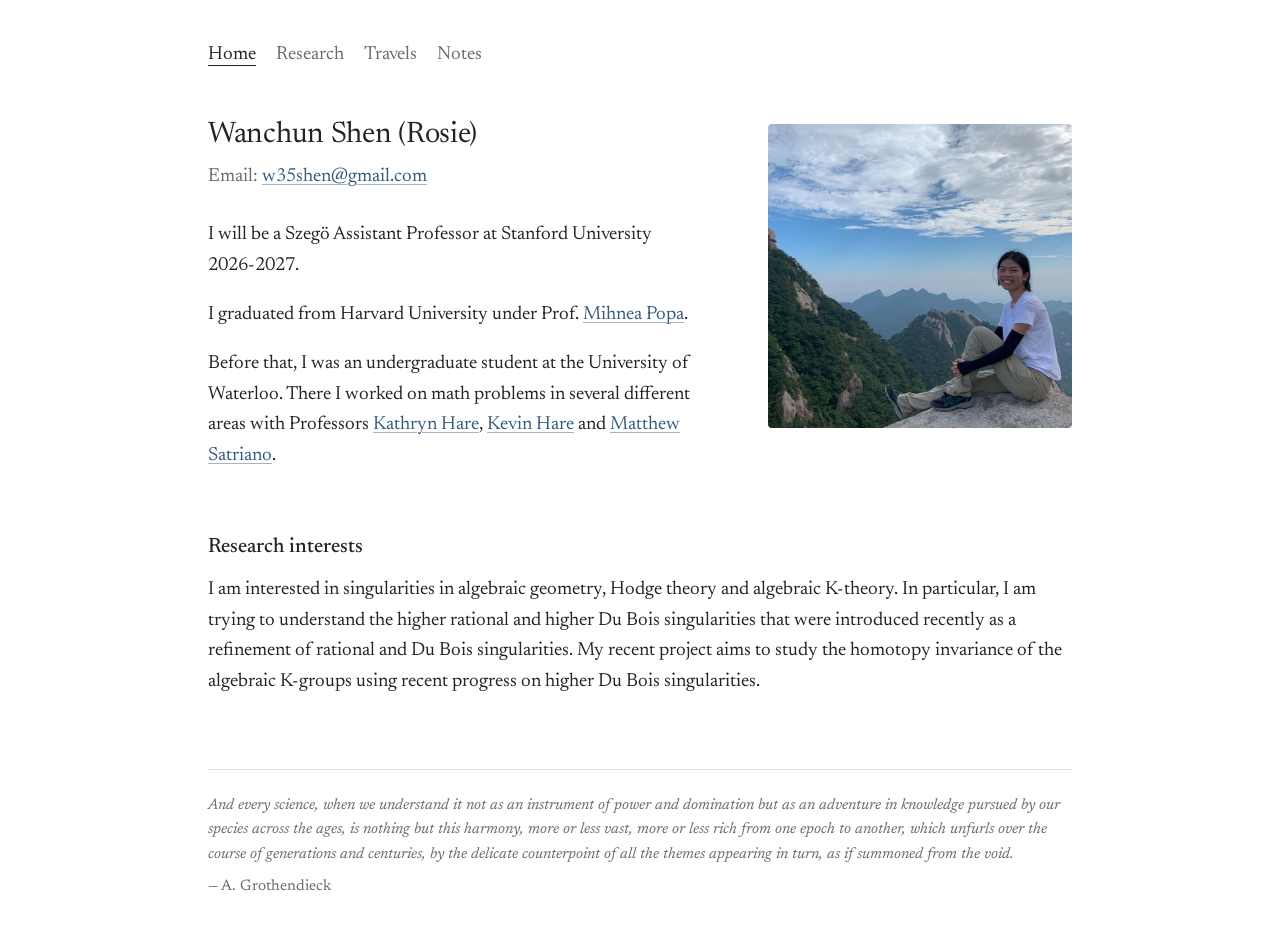
==== index.html @ 6ff954f2 "change google tags" ====
<!doctype html>
<html lang="en">
<head>
  <meta charset="utf-8">
  <meta name="viewport" content="width=device-width, initial-scale=1">
  <title>Wanchun Shen</title>
  <meta name="description" content="Wanchun Shen (Rosie), Szegö Assistant Professor at Stanford University. Singularities in algebraic geometry, Hodge theory and algebraic K-theory.">
  <link rel="preconnect" href="https://fonts.googleapis.com">
  <link rel="preconnect" href="https://fonts.gstatic.com" crossorigin>
  <link href="https://fonts.googleapis.com/css2?family=Newsreader:ital,opsz,wght@0,6..72,400;0,6..72,500;1,6..72,400&display=swap" rel="stylesheet">
  <!-- Google tag (gtag.js) -->
  <script async src="https://www.googletagmanager.com/gtag/js?id=G-39WKKSKNVW"></script>
  <script>
    window.dataLayer = window.dataLayer || [];
    function gtag(){dataLayer.push(arguments);}
    gtag('js', new Date());
    gtag('config', 'G-39WKKSKNVW');
  </script>
  <link rel="stylesheet" href="assets/style.css">
</head>
<body>
<div class="site">

  <header class="site-header">
    <nav class="site-nav" aria-label="Site">
      <a href="index.html" aria-current="page">Home</a>
      <a href="research.html">Research</a>
      <a href="travels.html">Travels</a>
      <a href="notes.html">Notes</a>
    </nav>
  </header>

  <main>
    <section class="intro">
      <div class="intro-heading">
        <h1>Wanchun Shen (Rosie)</h1>
        <p class="contact">Email: <a href="mailto:w35shen@gmail.com">w35shen@gmail.com</a></p>
      </div>

      <img class="portrait" src="assets/wanchun-shen.jpg" width="1280" height="831"
           alt="Wanchun Shen sitting on a granite outcrop, with forested mountain peaks behind her.">

      <div class="intro-bio">
        <p>I will be a Szegö Assistant Professor at Stanford University <span class="nowrap">2026-2027</span>.</p>

        <p>I graduated from Harvard University under Prof. <a href="https://people.math.harvard.edu/~mpopa/">Mihnea Popa</a>.</p>

        <p>Before that, I was an undergraduate student at the University of Waterloo. There I worked on math problems in several different areas with Professors <a href="https://uwaterloo.ca/pure-mathematics/kathryn-e-hare">Kathryn Hare</a>, <a href="https://uwaterloo.ca/pure-mathematics/profile/kghare">Kevin Hare</a> and <a href="https://www.math.uwaterloo.ca/~msatrian/index.html">Matthew Satriano</a>.</p>
      </div>
    </section>

    <h2>Research interests</h2>

    <p>I am interested in singularities in algebraic geometry, Hodge theory and algebraic K-theory. In particular, I am trying to understand the higher rational and higher Du Bois singularities that were introduced recently as a refinement of rational and Du Bois singularities. My recent project aims to study the homotopy invariance of the algebraic K-groups using recent progress on higher Du Bois singularities.</p>
  </main>

  <footer class="site-footer">
    <figure class="epigraph">
      <blockquote>
        <p>And every science, when we understand it not as an instrument of power and domination but as an adventure in knowledge pursued by our species across the ages, is nothing but this harmony, more or less vast, more or less rich from one epoch to another, which unfurls over the course of generations and centuries, by the delicate counterpoint of all the themes appearing in turn, as if summoned from the void.</p>
      </blockquote>
      <figcaption>— A. Grothendieck</figcaption>
    </figure>
  </footer>

</div>
</body>
</html>
---- assets/style.css ----
/* ------------------------------------------------------------
   Wanchun Shen — site styles
   One column, one typeface, one accent. Edit the variables
   below to change the whole site's colour or measure.
   ------------------------------------------------------------ */

:root {
  --paper: #ffffff;
  --ink: #232323;
  --ink-soft: #6b6a66;
  --rule: #e5e3de;
  --link: #35597d;
  --link-hover: #1f3d5c;
  --measure: 54rem;
}

html {
  -webkit-text-size-adjust: 100%;
}

body {
  margin: 0;
  padding: 0 1.25rem;
  background: var(--paper);
  color: var(--ink);
  font-family: "Newsreader", "Iowan Old Style", "Palatino Linotype", Palatino, Georgia, serif;
  font-size: 1.1875rem;
  line-height: 1.6;
  font-kerning: normal;
  text-rendering: optimizeLegibility;
}

.site {
  max-width: var(--measure);
  margin: 0 auto;
  padding: 2.5rem 0 3rem;
}

/* Header ---------------------------------------------------- */

.site-header {
  margin-bottom: 3rem;
}

.site-nav {
  display: flex;
  flex-wrap: wrap;
  gap: 0 1.25rem;
}

.site-nav a {
  color: var(--ink-soft);
  text-decoration: none;
}

.site-nav a:hover {
  color: var(--ink);
}

.site-nav a[aria-current="page"] {
  color: var(--ink);
  text-decoration: underline;
  text-decoration-thickness: 1px;
  text-underline-offset: 0.3em;
}

/* Content --------------------------------------------------- */

main a {
  color: var(--link);
  text-decoration: underline;
  text-decoration-thickness: 1px;
  text-underline-offset: 0.18em;
  text-decoration-color: rgba(53, 89, 125, 0.45);
}

main a:hover {
  color: var(--link-hover);
  text-decoration-color: currentColor;
}

a:focus-visible {
  outline: 2px solid var(--link);
  outline-offset: 3px;
  border-radius: 2px;
}

h1 {
  font-size: 1.85rem;
  font-weight: 400;
  line-height: 1.2;
  letter-spacing: -0.01em;
  margin: 0 0 0.5rem;
}

h2 {
  font-size: 1.3rem;
  font-weight: 500;
  line-height: 1.3;
  margin: 2.75rem 0 0.9rem;
}

main > h2:first-child {
  margin-top: 0;
}

p {
  margin: 0 0 1em;
}

sup {
  font-size: 0.75em;
  line-height: 0;
}

.nowrap {
  white-space: nowrap;
}

/* Home page introduction: name and bio beside the photograph on wide
   screens, stacked (name, photo, bio) on narrow ones. */

.intro {
  display: grid;
  grid-template-columns: 1fr;
  column-gap: 3rem;
}

.portrait {
  display: block;
  width: 100%;
  height: auto;
  border-radius: 4px;
  margin: 0 0 1.75rem;
}

.contact {
  color: var(--ink-soft);
  margin-bottom: 1.75rem;
}

/* Lists of papers, talks, notes: bullets with a hanging indent */

.entries {
  list-style: disc;
  padding-left: 1.5rem;
  margin: 0 0 1.5rem;
}

.entries li {
  margin: 0 0 0.6rem;
  padding-left: 0.25rem;
}

.entries li::marker {
  color: var(--ink-soft);
}

.entries ul {
  list-style: circle;
  padding-left: 1.5rem;
  margin: 0.35rem 0 0;
}

.entries ul li {
  margin-bottom: 0.35rem;
}

.note {
  display: block;
  color: var(--ink-soft);
  font-size: 0.95em;
  margin-top: 0.15rem;
}

/* Footer ---------------------------------------------------- */

.site-footer {
  margin-top: 4.5rem;
  padding-top: 1.5rem;
  border-top: 1px solid var(--rule);
  color: var(--ink-soft);
  font-size: 0.95rem;
}

.epigraph {
  margin: 0;
}

.epigraph blockquote {
  margin: 0 0 0.5rem;
  font-style: italic;
}

.epigraph blockquote p {
  margin: 0;
}

.epigraph figcaption {
  font-style: normal;
}

/* Wider screens */

@media (min-width: 52rem) {
  .intro {
    grid-template-columns: 1fr 19rem;
    grid-template-rows: auto 1fr;
    align-items: start;
  }

  .intro-heading {
    grid-column: 1;
    grid-row: 1;
  }

  .intro-bio {
    grid-column: 1;
    grid-row: 2;
  }

  .portrait {
    grid-column: 2;
    grid-row: 1 / span 2;
    aspect-ratio: 1 / 1;
    object-fit: cover;
    object-position: 78% 50%;
    margin: 0.35rem 0 0;
  }
}

/* Small screens */

@media (max-width: 30rem) {
  body {
    font-size: 1.0625rem;
  }

  .site {
    padding-top: 1.75rem;
  }

  .site-header {
    margin-bottom: 2.25rem;
  }

  h1 {
    font-size: 1.6rem;
  }
}
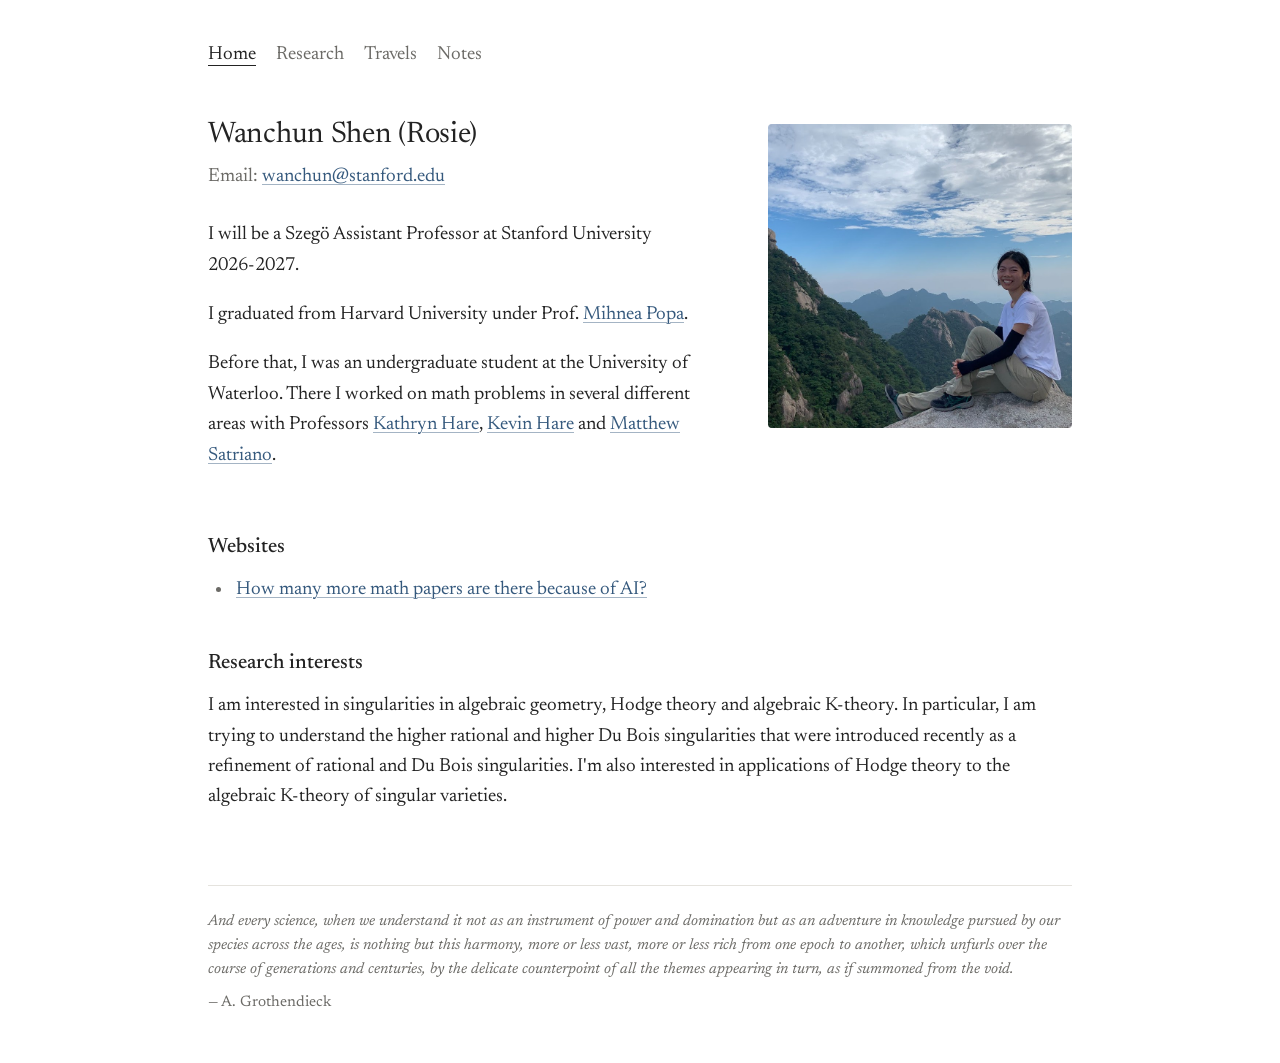
==== commit 61e31940: "add link to arxiv statistics" ====
--- a/index.html
+++ b/index.html
@@ -34,7 +34,7 @@
     <section class="intro">
       <div class="intro-heading">
         <h1>Wanchun Shen (Rosie)</h1>
-        <p class="contact">Email: <a href="mailto:w35shen@gmail.com">w35shen@gmail.com</a></p>
+        <p class="contact">Email: <a href="mailto:wanchun@stanford.edu">wanchun@stanford.edu</a></p>
       </div>
 
       <img class="portrait" src="assets/wanchun-shen.jpg" width="1280" height="831"
@@ -49,9 +49,15 @@
       </div>
     </section>
 
+    <h2>Websites</h2>
+
+    <ul class="entries">
+      <li><a href="https://rosie-0525.github.io/arxiv-statistics/">How many more math papers are there because of AI?</a></li>
+    </ul>
+
     <h2>Research interests</h2>
 
-    <p>I am interested in singularities in algebraic geometry, Hodge theory and algebraic K-theory. In particular, I am trying to understand the higher rational and higher Du Bois singularities that were introduced recently as a refinement of rational and Du Bois singularities. My recent project aims to study the homotopy invariance of the algebraic K-groups using recent progress on higher Du Bois singularities.</p>
+    <p>I am interested in singularities in algebraic geometry, Hodge theory and algebraic K-theory. In particular, I am trying to understand the higher rational and higher Du Bois singularities that were introduced recently as a refinement of rational and Du Bois singularities. I'm also interested in applications of Hodge theory to the algebraic K-theory of singular varieties.</p>
   </main>
 
   <footer class="site-footer">
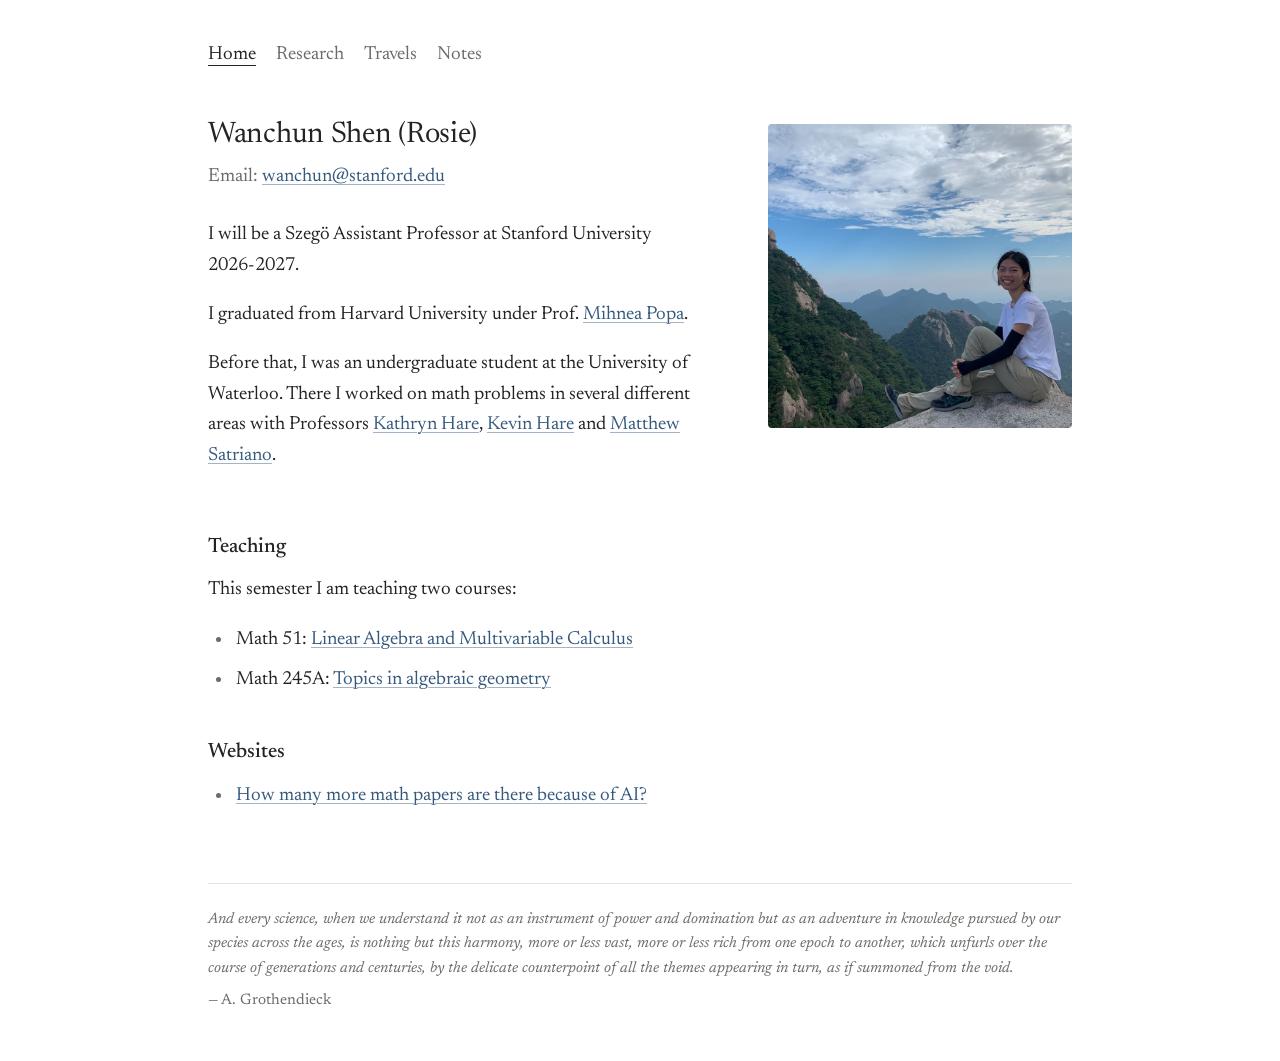
==== commit f989a12f: "add teaching" ====
--- a/index.html
+++ b/index.html
@@ -49,15 +49,20 @@
       </div>
     </section>
 
+    <h2>Teaching</h2>
+
+    <p>This semester I am teaching two courses:</p>
+
+    <ul class="entries">
+      <li>Math 51: <a href="https://web.stanford.edu/class/math51/">Linear Algebra and Multivariable Calculus</a></li>
+      <li>Math 245A: <a href="math245a/">Topics in algebraic geometry</a></li>
+    </ul>
+
     <h2>Websites</h2>
 
     <ul class="entries">
       <li><a href="https://rosie-0525.github.io/arxiv-statistics/">How many more math papers are there because of AI?</a></li>
     </ul>
-
-    <h2>Research interests</h2>
-
-    <p>I am interested in singularities in algebraic geometry, Hodge theory and algebraic K-theory. In particular, I am trying to understand the higher rational and higher Du Bois singularities that were introduced recently as a refinement of rational and Du Bois singularities. I'm also interested in applications of Hodge theory to the algebraic K-theory of singular varieties.</p>
   </main>
 
   <footer class="site-footer">
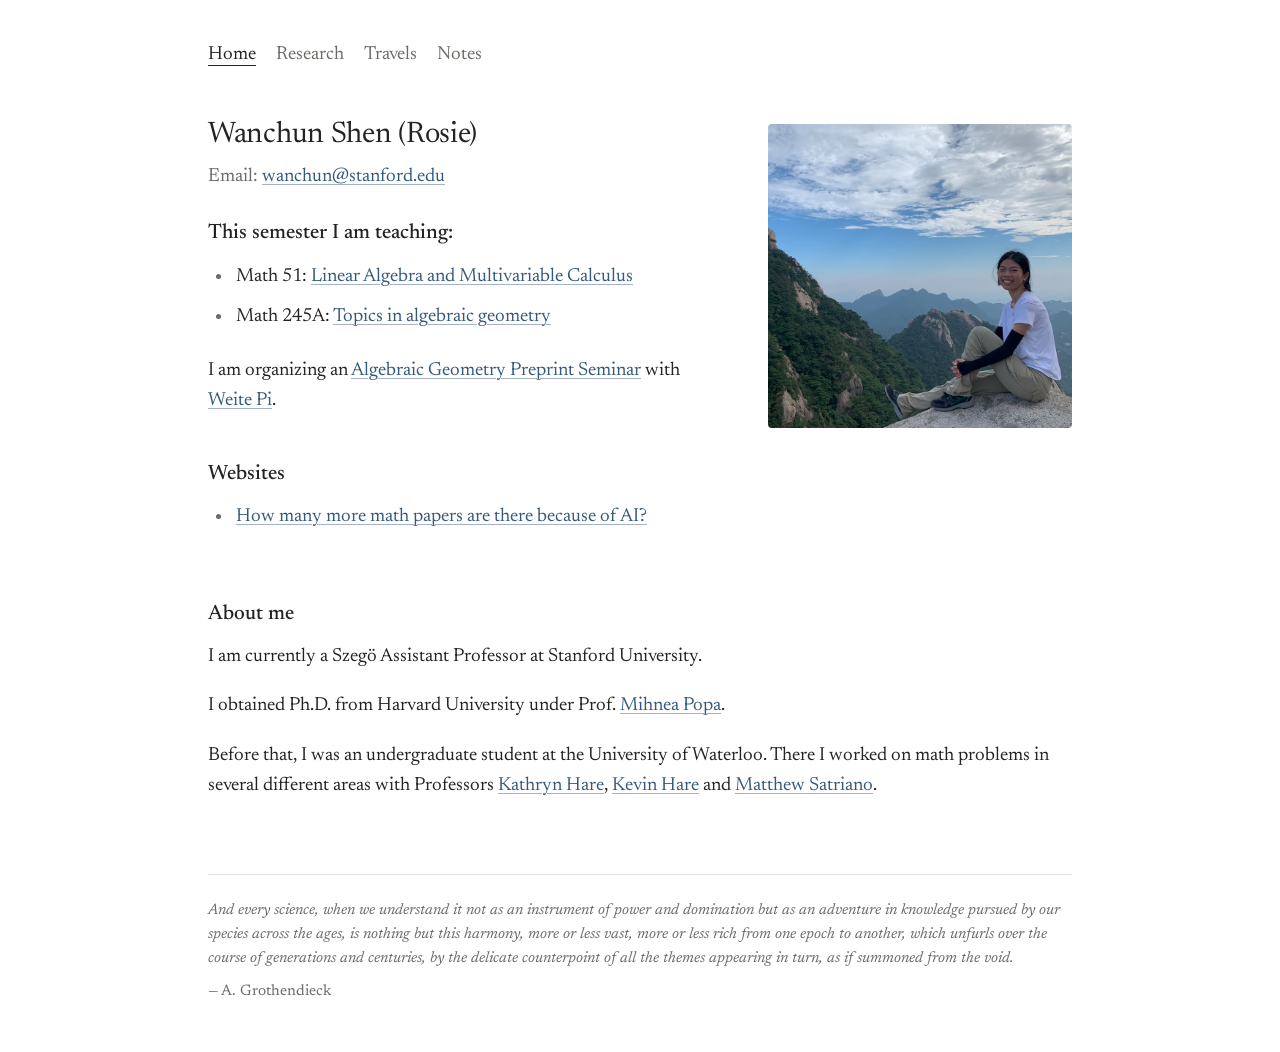
==== commit 4cf16369: "move teaching into intro, add preprint seminar Co-Authored-By: Claude Opus 5.5 <noreply@anthropic.co" ====
--- a/index.html
+++ b/index.html
@@ -40,29 +40,31 @@
       <img class="portrait" src="assets/wanchun-shen.jpg" width="1280" height="831"
            alt="Wanchun Shen sitting on a granite outcrop, with forested mountain peaks behind her.">
 
-      <div class="intro-bio">
-        <p>I will be a Szegö Assistant Professor at Stanford University <span class="nowrap">2026-2027</span>.</p>
+      <div class="intro-body">
+        <h2>This semester I am teaching:</h2>
 
-        <p>I graduated from Harvard University under Prof. <a href="https://people.math.harvard.edu/~mpopa/">Mihnea Popa</a>.</p>
+        <ul class="entries">
+          <li>Math 51: <a href="https://web.stanford.edu/class/math51/">Linear Algebra and Multivariable Calculus</a></li>
+          <li>Math 245A: <a href="math245a/">Topics in algebraic geometry</a></li>
+        </ul>
 
-        <p>Before that, I was an undergraduate student at the University of Waterloo. There I worked on math problems in several different areas with Professors <a href="https://uwaterloo.ca/pure-mathematics/kathryn-e-hare">Kathryn Hare</a>, <a href="https://uwaterloo.ca/pure-mathematics/profile/kghare">Kevin Hare</a> and <a href="https://www.math.uwaterloo.ca/~msatrian/index.html">Matthew Satriano</a>.</p>
+        <p>I am organizing an <a href="https://rosie-0525.github.io/preprint-seminar/">Algebraic Geometry Preprint Seminar</a> with <a href="https://sites.google.com/view/weitepi/">Weite Pi</a>.</p>
+
+        <h2>Websites</h2>
+
+        <ul class="entries">
+          <li><a href="https://rosie-0525.github.io/arxiv-statistics/">How many more math papers are there because of AI?</a></li>
+        </ul>
       </div>
     </section>
 
-    <h2>Teaching</h2>
+    <h2>About me</h2>
 
-    <p>This semester I am teaching two courses:</p>
+    <p>I am currently a Szegö Assistant Professor at Stanford University.</p>
 
-    <ul class="entries">
-      <li>Math 51: <a href="https://web.stanford.edu/class/math51/">Linear Algebra and Multivariable Calculus</a></li>
-      <li>Math 245A: <a href="math245a/">Topics in algebraic geometry</a></li>
-    </ul>
+    <p>I obtained Ph.D. from Harvard University under Prof. <a href="https://people.math.harvard.edu/~mpopa/">Mihnea Popa</a>.</p>
 
-    <h2>Websites</h2>
-
-    <ul class="entries">
-      <li><a href="https://rosie-0525.github.io/arxiv-statistics/">How many more math papers are there because of AI?</a></li>
-    </ul>
+    <p>Before that, I was an undergraduate student at the University of Waterloo. There I worked on math problems in several different areas with Professors <a href="https://uwaterloo.ca/pure-mathematics/kathryn-e-hare">Kathryn Hare</a>, <a href="https://uwaterloo.ca/pure-mathematics/profile/kghare">Kevin Hare</a> and <a href="https://www.math.uwaterloo.ca/~msatrian/index.html">Matthew Satriano</a>.</p>
   </main>
 
   <footer class="site-footer">
--- a/assets/style.css
+++ b/assets/style.css
@@ -100,7 +100,8 @@
   margin: 2.75rem 0 0.9rem;
 }
 
-main > h2:first-child {
+main > h2:first-child,
+.intro-body > h2:first-child {
   margin-top: 0;
 }
 
@@ -214,7 +215,7 @@
     grid-row: 1;
   }
 
-  .intro-bio {
+  .intro-body {
     grid-column: 1;
     grid-row: 2;
   }
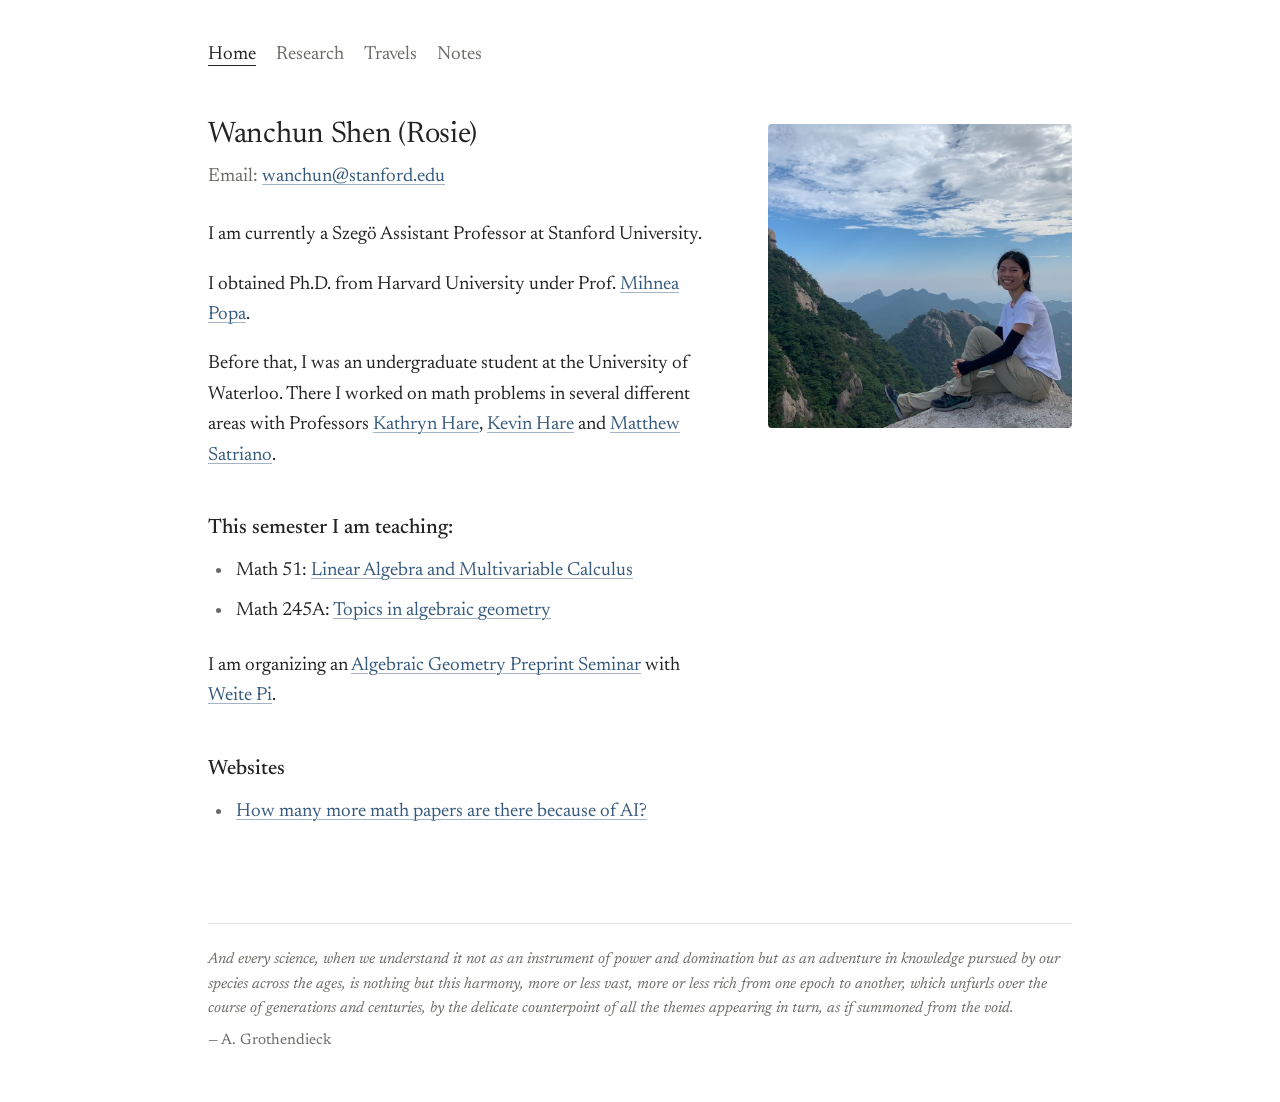
==== commit a345d2a3: "move bio to top of intro, drop About me heading Co-Authored-By: Claude Opus 5.5 <noreply@anthropic.c" ====
--- a/index.html
+++ b/index.html
@@ -41,6 +41,12 @@
            alt="Wanchun Shen sitting on a granite outcrop, with forested mountain peaks behind her.">
 
       <div class="intro-body">
+        <p>I am currently a Szegö Assistant Professor at Stanford University.</p>
+
+        <p>I obtained Ph.D. from Harvard University under Prof. <a href="https://people.math.harvard.edu/~mpopa/">Mihnea Popa</a>.</p>
+
+        <p>Before that, I was an undergraduate student at the University of Waterloo. There I worked on math problems in several different areas with Professors <a href="https://uwaterloo.ca/pure-mathematics/kathryn-e-hare">Kathryn Hare</a>, <a href="https://uwaterloo.ca/pure-mathematics/profile/kghare">Kevin Hare</a> and <a href="https://www.math.uwaterloo.ca/~msatrian/index.html">Matthew Satriano</a>.</p>
+
         <h2>This semester I am teaching:</h2>
 
         <ul class="entries">
@@ -57,14 +63,6 @@
         </ul>
       </div>
     </section>
-
-    <h2>About me</h2>
-
-    <p>I am currently a Szegö Assistant Professor at Stanford University.</p>
-
-    <p>I obtained Ph.D. from Harvard University under Prof. <a href="https://people.math.harvard.edu/~mpopa/">Mihnea Popa</a>.</p>
-
-    <p>Before that, I was an undergraduate student at the University of Waterloo. There I worked on math problems in several different areas with Professors <a href="https://uwaterloo.ca/pure-mathematics/kathryn-e-hare">Kathryn Hare</a>, <a href="https://uwaterloo.ca/pure-mathematics/profile/kghare">Kevin Hare</a> and <a href="https://www.math.uwaterloo.ca/~msatrian/index.html">Matthew Satriano</a>.</p>
   </main>
 
   <footer class="site-footer">
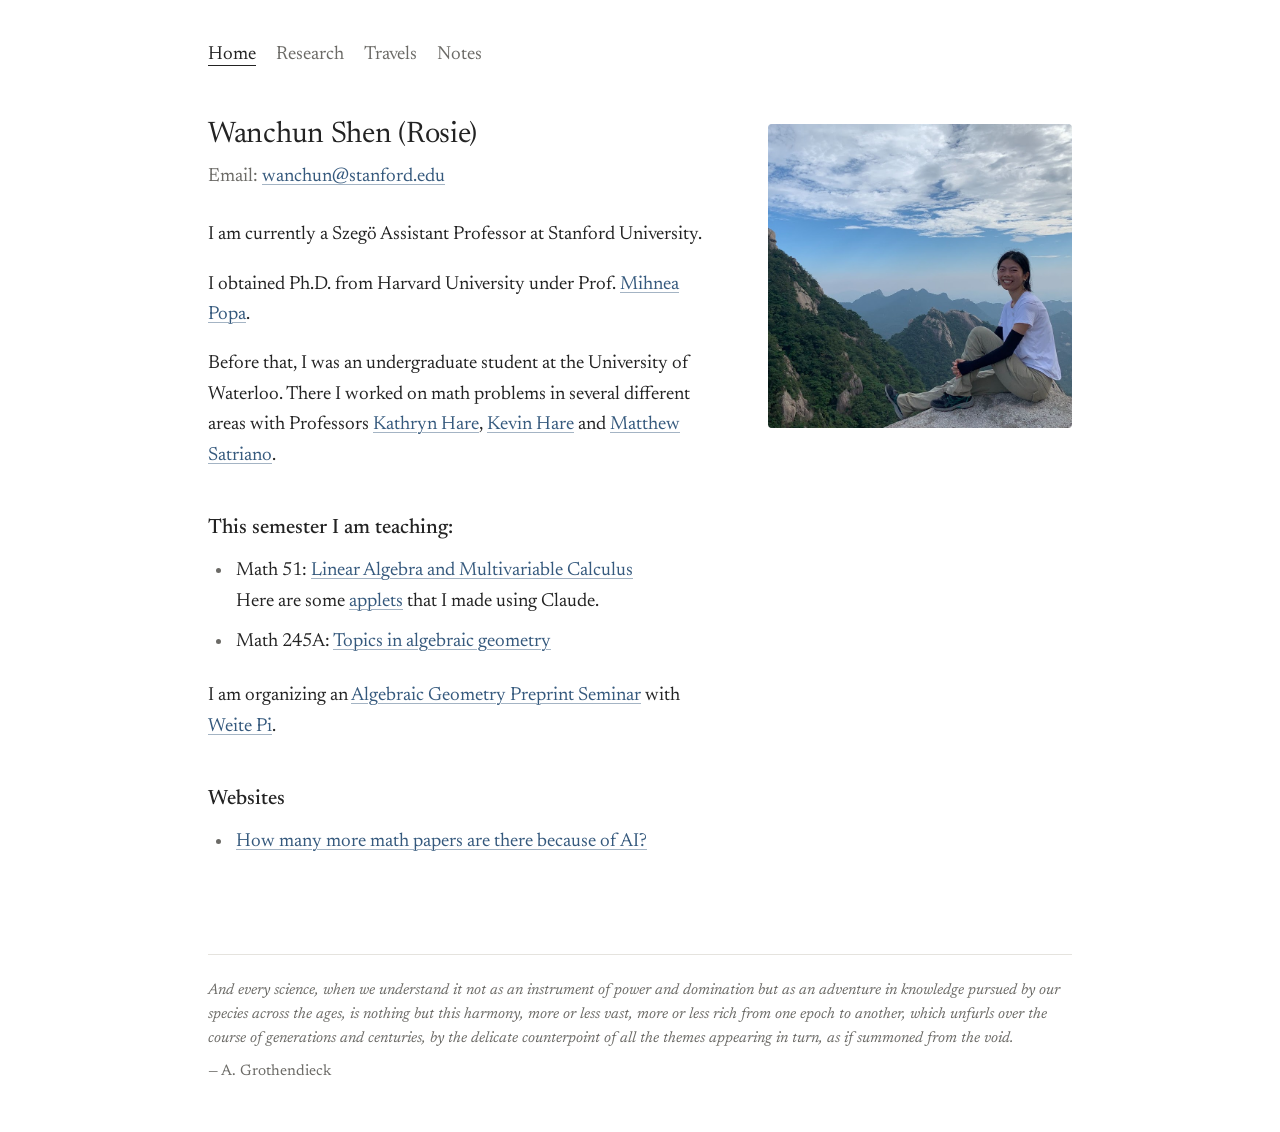
==== commit bf64359f: "add calculus applets link under Math 51 Co-Authored-By: Claude Opus 5.5 <noreply@anthropic.com>" ====
--- a/index.html
+++ b/index.html
@@ -50,7 +50,8 @@
         <h2>This semester I am teaching:</h2>
 
         <ul class="entries">
-          <li>Math 51: <a href="https://web.stanford.edu/class/math51/">Linear Algebra and Multivariable Calculus</a></li>
+          <li>Math 51: <a href="https://web.stanford.edu/class/math51/">Linear Algebra and Multivariable Calculus</a><br>
+            Here are some <a href="calculus-applets/">applets</a> that I made using Claude.</li>
           <li>Math 245A: <a href="math245a/">Topics in algebraic geometry</a></li>
         </ul>
 
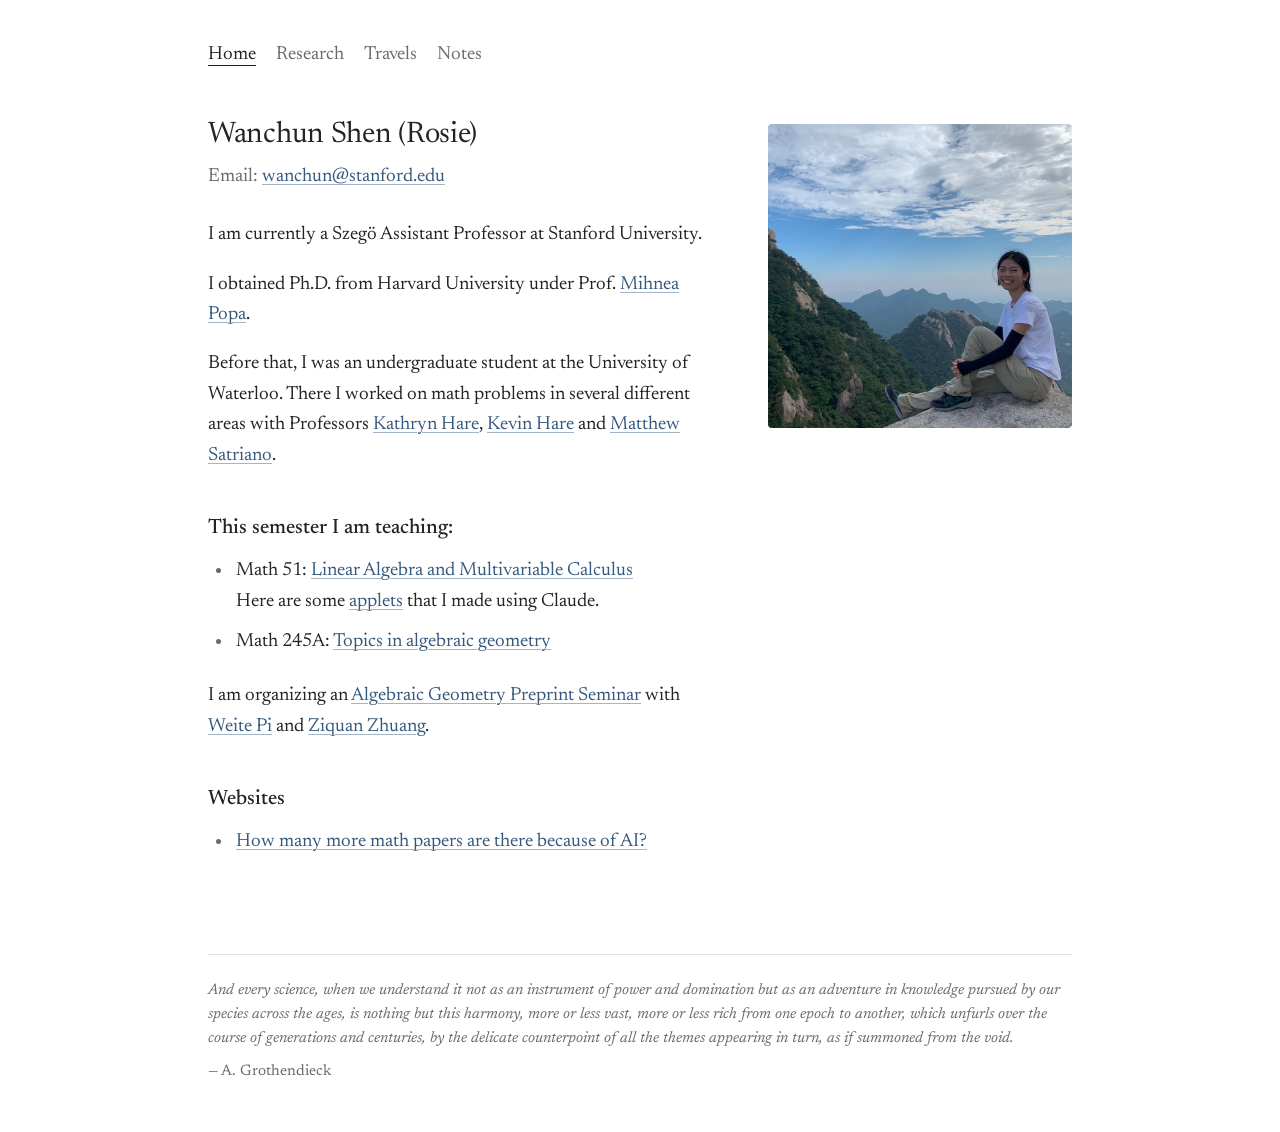
==== commit 3bb9a27e: "add Ziquan Zhuang as preprint seminar organizer Co-Authored-By: Claude Opus 5.5 <noreply@anthropic.c" ====
--- a/index.html
+++ b/index.html
@@ -55,7 +55,7 @@
           <li>Math 245A: <a href="math245a/">Topics in algebraic geometry</a></li>
         </ul>
 
-        <p>I am organizing an <a href="https://rosie-0525.github.io/preprint-seminar/">Algebraic Geometry Preprint Seminar</a> with <a href="https://sites.google.com/view/weitepi/">Weite Pi</a>.</p>
+        <p>I am organizing an <a href="https://rosie-0525.github.io/preprint-seminar/">Algebraic Geometry Preprint Seminar</a> with <a href="https://sites.google.com/view/weitepi/">Weite Pi</a> and <a href="https://sites.google.com/view/ziquan-zhuang/">Ziquan Zhuang</a>.</p>
 
         <h2>Websites</h2>
 
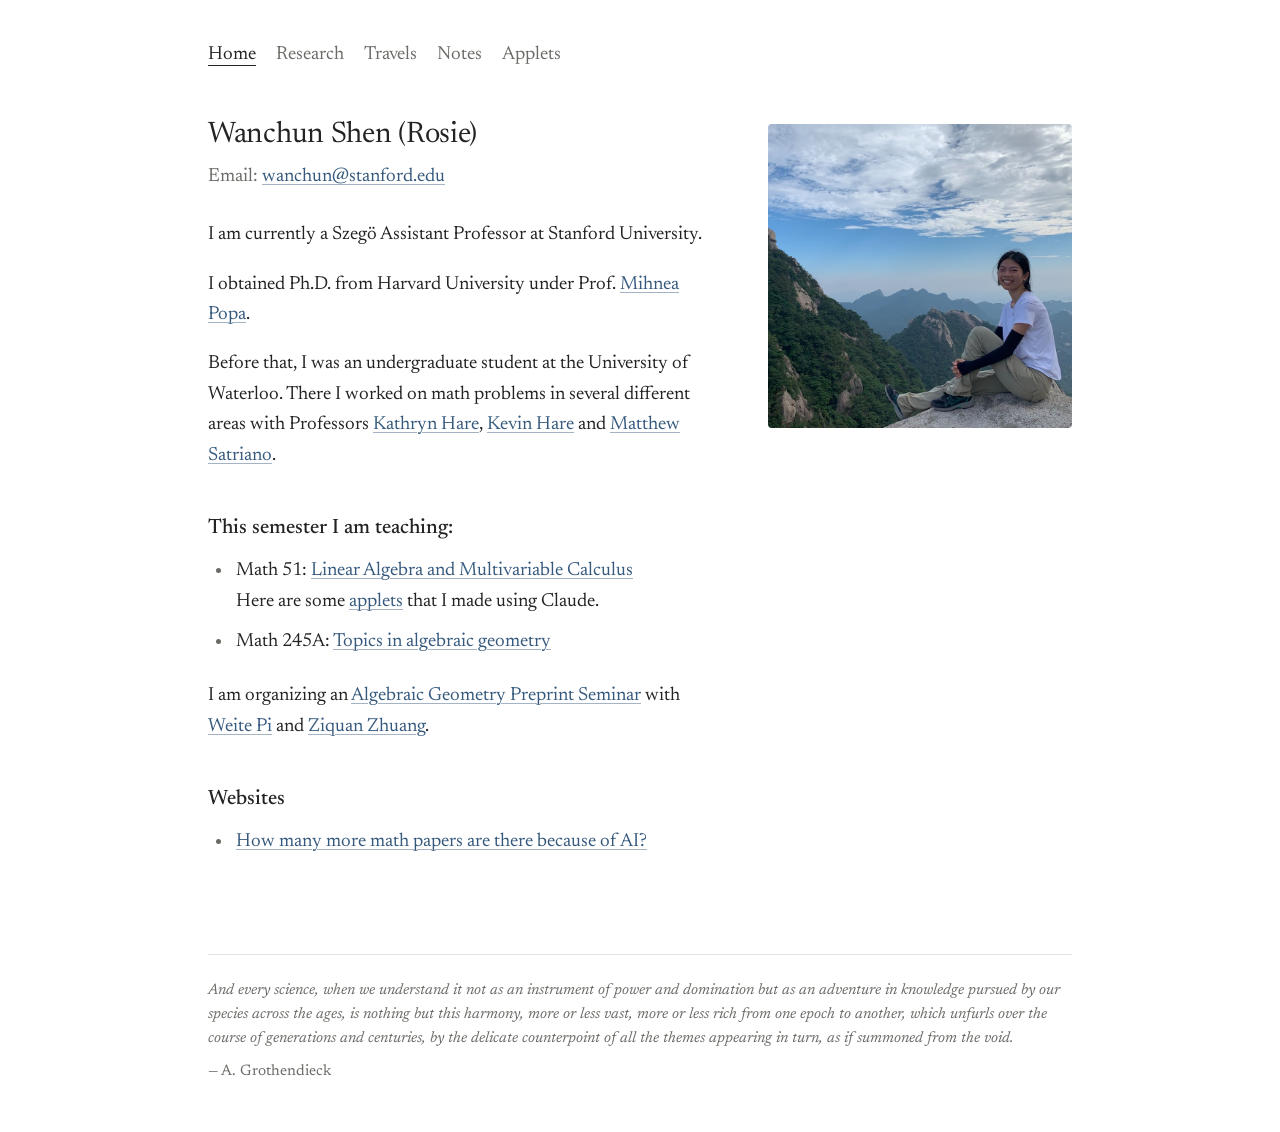
==== commit 104606be: "add Applets to nav bar Co-Authored-By: Claude Opus 5.5 <noreply@anthropic.com>" ====
--- a/index.html
+++ b/index.html
@@ -27,6 +27,7 @@
       <a href="research.html">Research</a>
       <a href="travels.html">Travels</a>
       <a href="notes.html">Notes</a>
+      <a href="calculus-applets/">Applets</a>
     </nav>
   </header>
 
